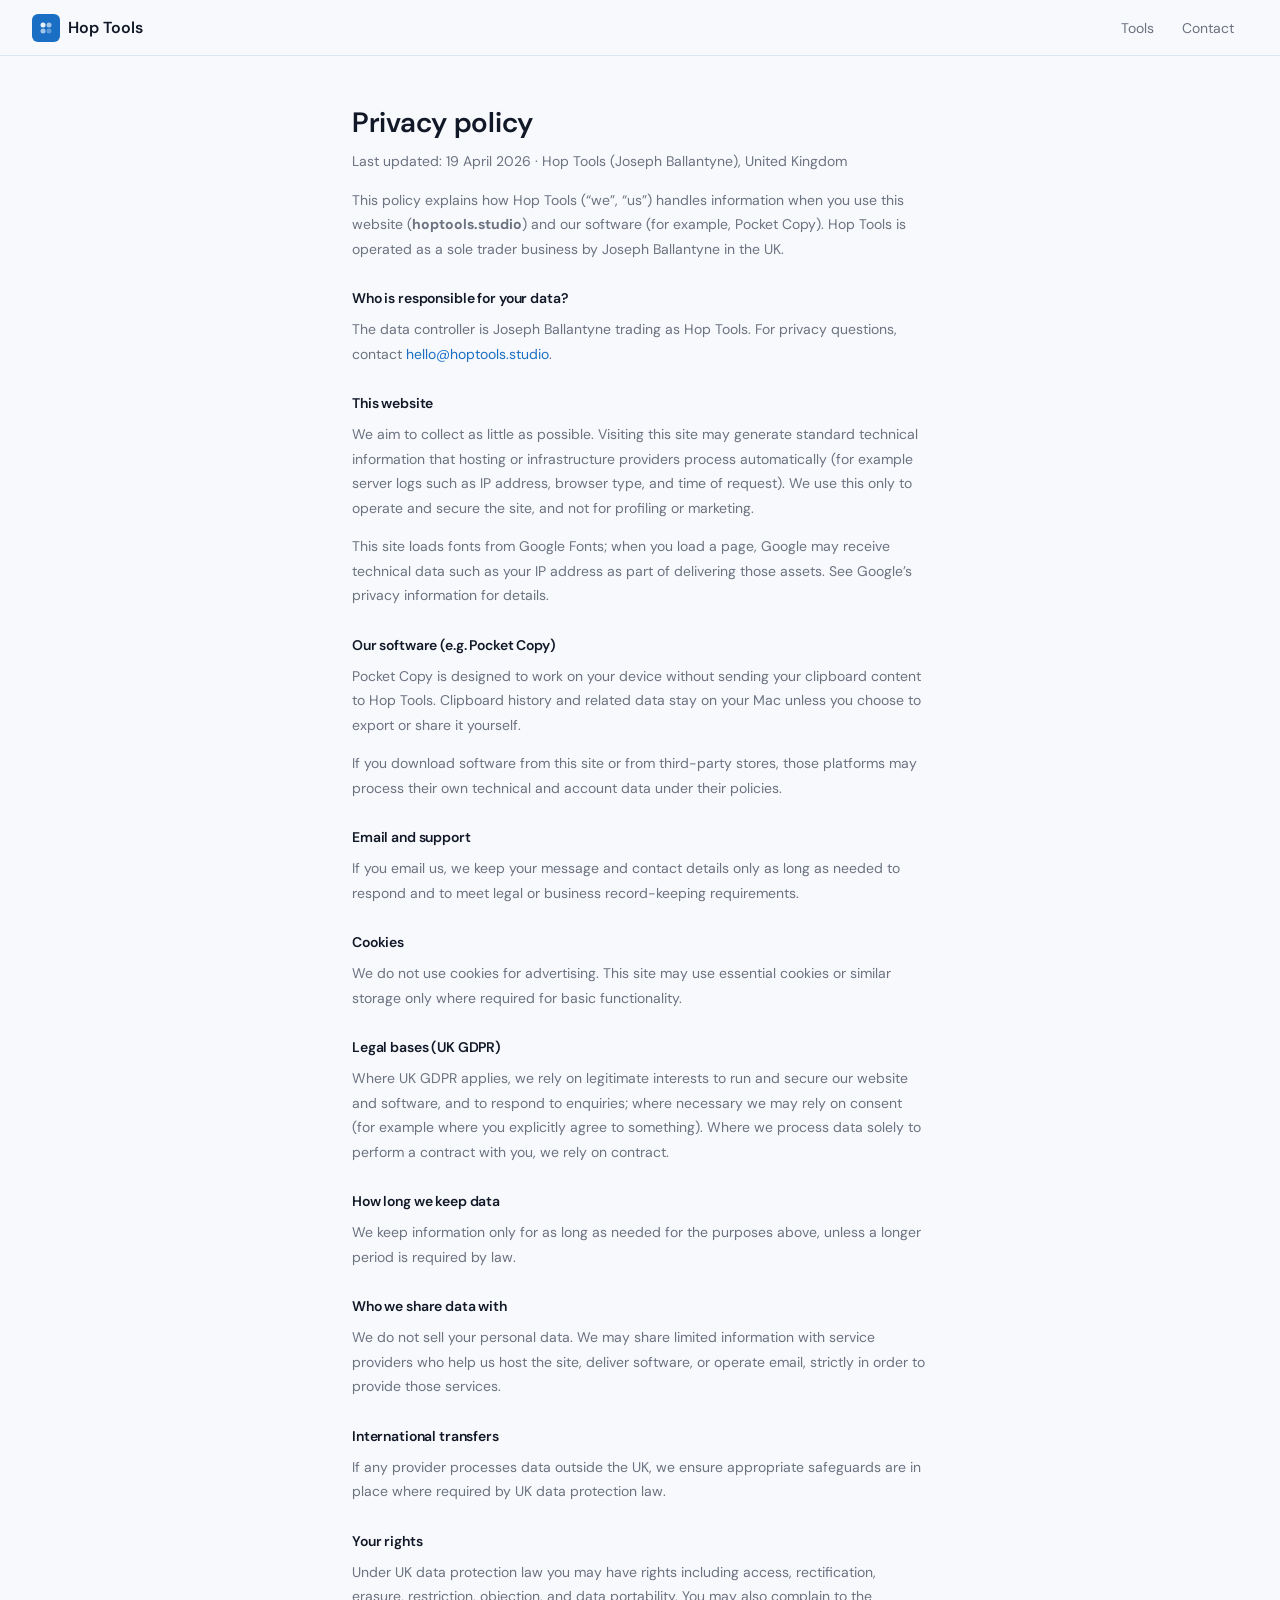
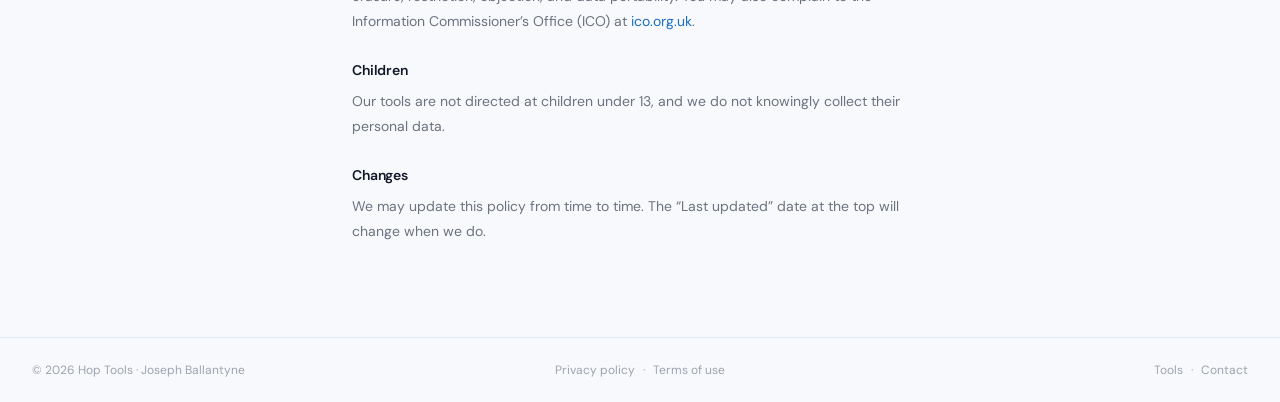
==== privacy/index.html @ 9e098994 "terms and privacy" ====
<!DOCTYPE html>
<html lang="en">
<head>
  <meta charset="UTF-8" />
  <meta name="viewport" content="width=device-width, initial-scale=1.0" />
  <title>Privacy policy — Hop Tools</title>
  <meta http-equiv="refresh" content="0;url=../index.html#privacy" />
  <script>
    location.replace(new URL('../index.html#privacy', location.href).href);
  </script>
</head>
<body>
  <p><a href="../index.html#privacy">Privacy policy</a></p>
</body>
</html>
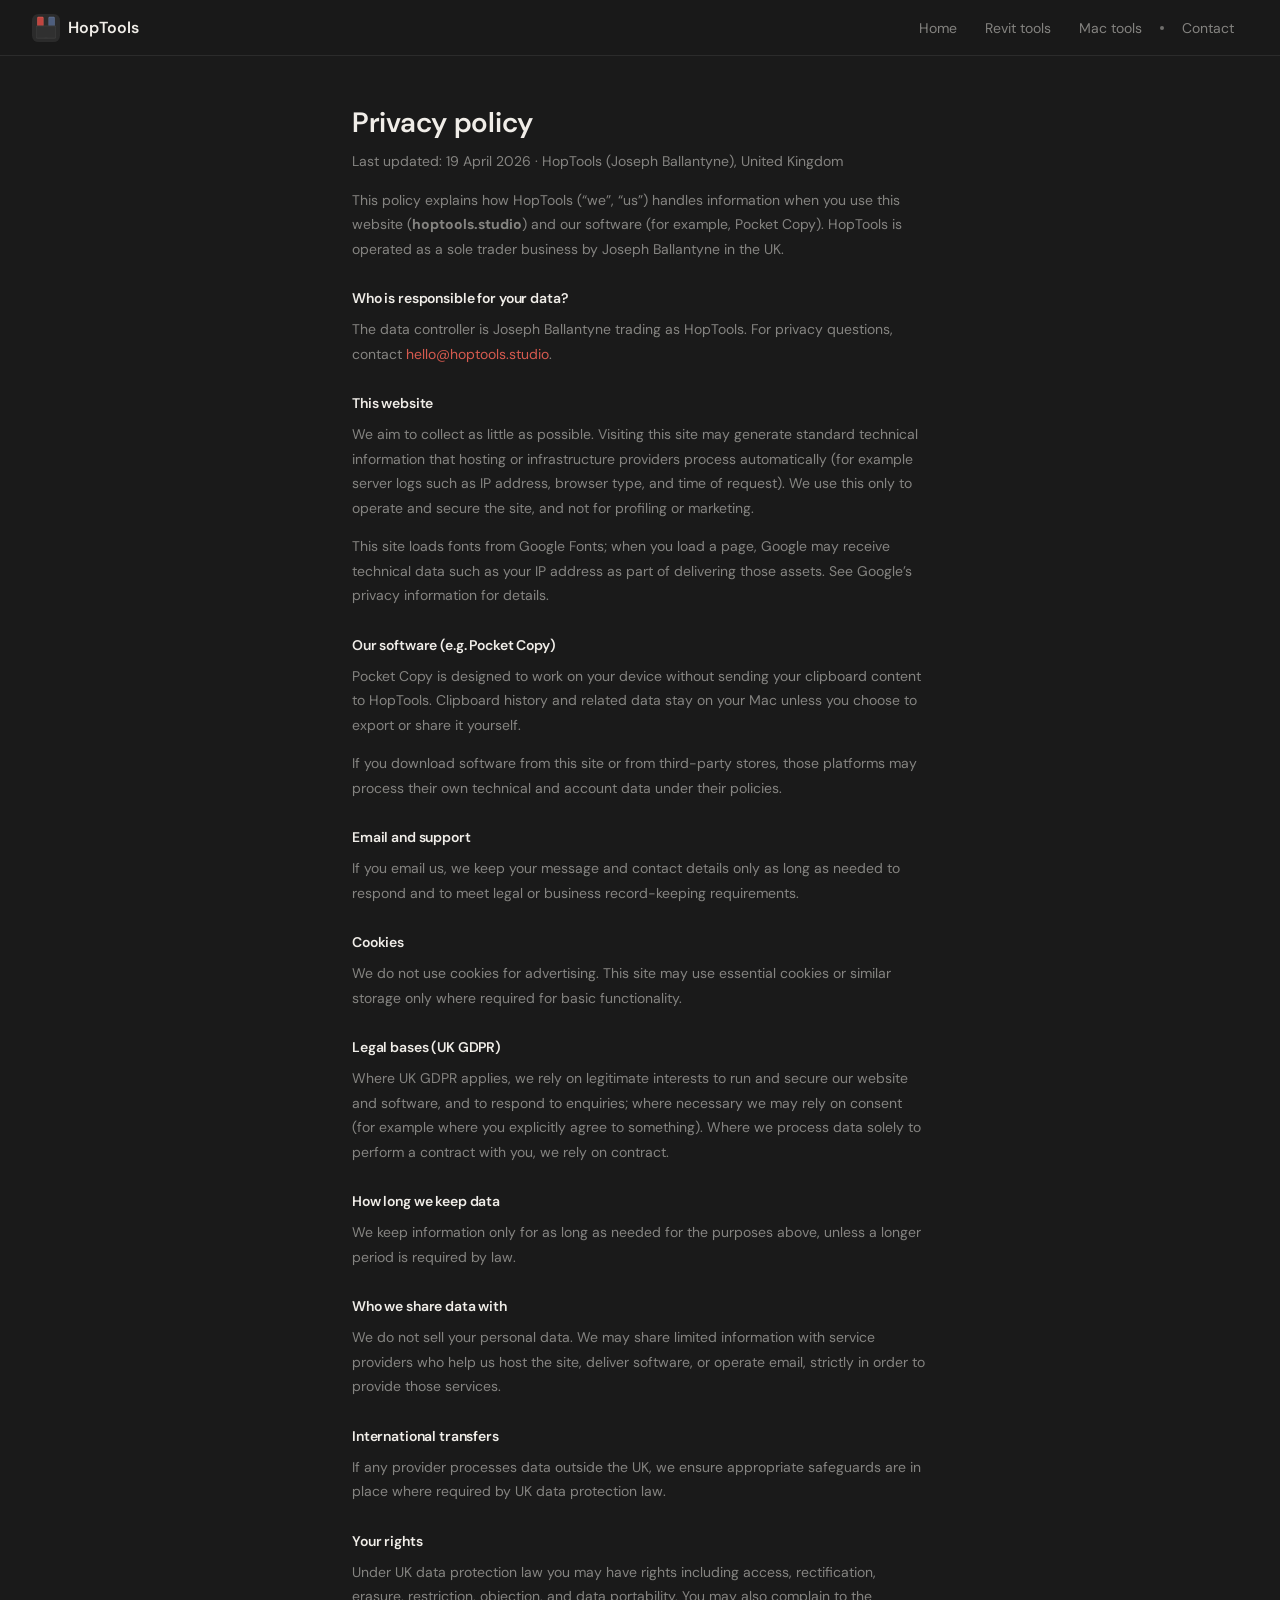
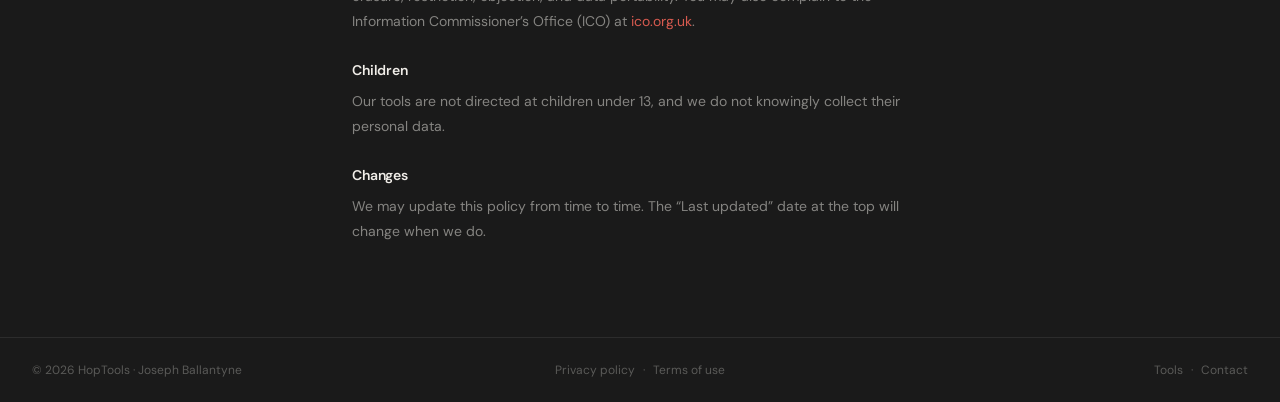
==== commit 6da92cbd: "Rebrand to HopTools, dark colour scheme, and logo updates - Rename "Hop Tools" to "HopTools" sitewid" ====
--- a/privacy/index.html
+++ b/privacy/index.html
@@ -3,7 +3,7 @@
 <head>
   <meta charset="UTF-8" />
   <meta name="viewport" content="width=device-width, initial-scale=1.0" />
-  <title>Privacy policy — Hop Tools</title>
+  <title>Privacy policy — HopTools</title>
   <meta http-equiv="refresh" content="0;url=../index.html#privacy" />
   <script>
     location.replace(new URL('../index.html#privacy', location.href).href);
